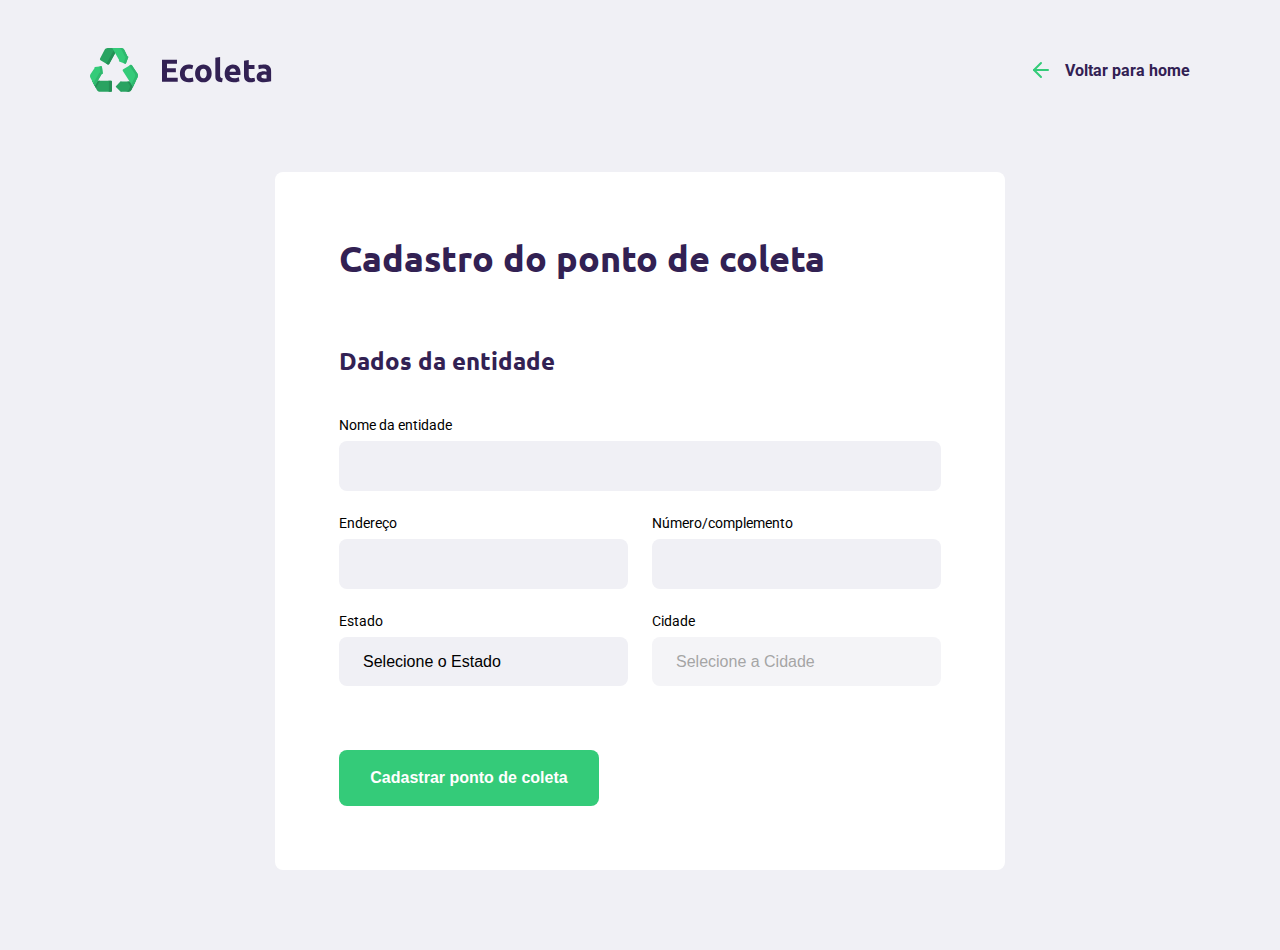
==== create-point.html @ 216bb932 "first commit" ====
<!DOCTYPE html>
<html lang="pt_br">
    <head>
        <meta charset="UTF-8">
        <meta name="viewport" content="width=device-width initial-scale=1.0">
        <title>E-coleta</title> 
        <link href="https://fonts.googleapis.com/css2?family=Roboto&family=Ubuntu:wght@700&display=swap" rel="stylesheet">
        <link rel="stylesheet" href="/styles/style.css">
        <link rel="stylesheet" href="/styles/create-point.css">
        <link rel="stylesheet" href="/styles/responsive.css">
    
    </head>
    <body>

        <div id="page-create-point">

            

                <header >
                    <img src="/assets/logo.svg" alt="Logomarca">
                    <a href="#">
                        <span></span>
                     Voltar para home
                    </a>
                </header>   
            <form action="">
                <h1>Cadastro do ponto de coleta</h1>

                <fieldset>
                   <legend>
                       <h2>Dados da entidade</h2>
                   </legend>

                   <div class="field">
                    <label for="name">Nome da entidade</label>
                    <input type="text" name="name">
                    </div>

                    <div class="field-group">
                        <div class="field">
                            <label for="adress">Endereço</label><input type="text" name="andress">
                        </div>
                    
                        <div class="field">
                            <label for="address2">Número/complemento</label><input type="text" name="address2">
                        </div>
                    </div>

                    <div class="field-group">
                        <div class="field">
                            <label for="state">Estado</label>
                            <select name="uf">
                        <option value="">Selecione o Estado</option>
                       
                    </select>
                        

                    <input type="hidden" name="state">
                        </div>
                        <div class="field">
                            <label for="city">Cidade</label>
                            <select name="city" disabled>
                        <option value="">Selecione a Cidade</option>
                    </select>

                        </div>
                    </div>

                    
                </fieldset>

                
             

                <button type="submit">Cadastrar ponto de coleta</button>
            </form> 
       
</div>

  <script src="/scripts/create-point.js"></script>
    </body>
</html>
---- styles/style.css ----
:root{
    --title-color:#322153;
    --primary-color:#34cb79;
}

*{
    margin: 0;
    padding: 0;
    box-sizing: border-box;

}

html{
    font-family: 'Roboto', sans-serif;
}

body{
    background: #f0f0f5;
    -webkit-font-smoothing: antialiased;
}

a{
    text-decoration: none;
}

h1, h2, h3, h4, h5 h6{
    font-family: 'Ubuntu', sans-serif;
    color: var(--title-color);

}
---- styles/create-point.css ----
#page-create-point{
    width: 90%;
    max-width: 1100px;

    margin: 0 auto;
}

#page-create-point header{
    margin-top: 48px;
    display: flex;
    justify-content: space-between;
    align-items: center;
}

#page-create-point a{
    color: var(--title-color);
    font-weight: bold;

    display: flex;
    align-items: center;
}

#page-create-point a span{
    margin-right: 16px;
    background-image: url(../assets/arrow-left.svg);

    display: flex;
    width: 20px;
    height: 24px;
}

form{
    background-color: white;

    margin: 80px auto;
    padding: 64px;

    border-radius: 8px;

    max-width: 730px;

}

form h1{
    font-size: 36px;
}

form fieldset{
  margin-top: 64px;
  border: 0;
}

form legend{
    margin-bottom: 40px;
}

form legend h2{
    font-size: 24px;
}

form .field{
    flex: 1;
    display: flex;
    flex-direction: column;

    margin-bottom: 24px;
}

form .field-group{
    display: flex;
}

form input,
form select{
    background-color: #f0f0f5;

    border: 0;
    padding: 16px 24px;
    font-size: 16px;

    outline: none;

    border-radius: 8px;
}

form select{
    -webkit-appearance: none;
    -moz-appearance: none;
    appearance: none;
}

form label{
    font-size: 14px;
    margin-bottom: 8px;
}

form .field-group .field + .field{
    margin-left: 24px;
}

form button{
    width: 260px;
    height: 56px;

    background-color: var(--primary-color);
    border-radius: 8px;

    color: white;
    font-weight: bold;
    font-size: 16px;

    border: 0;

    margin-top: 40px;

    transition: background-color 400ms;
}

form button:hover{
    background-color: #2fb86e;
}
---- styles/responsive.css ----
@media (max-width: 900px){
    #page-home{
        background-position-x: 70vw;
    }
#page-home .content{
    align-items: center;
    text-align: center;
}
 #page-home header a{
     position: absolute;
     bottom: 48px;

     left: 50%;
     transform: translateX(-50%);
 }
 #page-home main{
     align-items: center;
  }
}

@media(min-width: 1700px){
 #page-home{
    background-position-x: 40vw;

 }

}

@media (max-height: 760px){
    #pagem-home{
        background-position-y: 200px;
    }
}
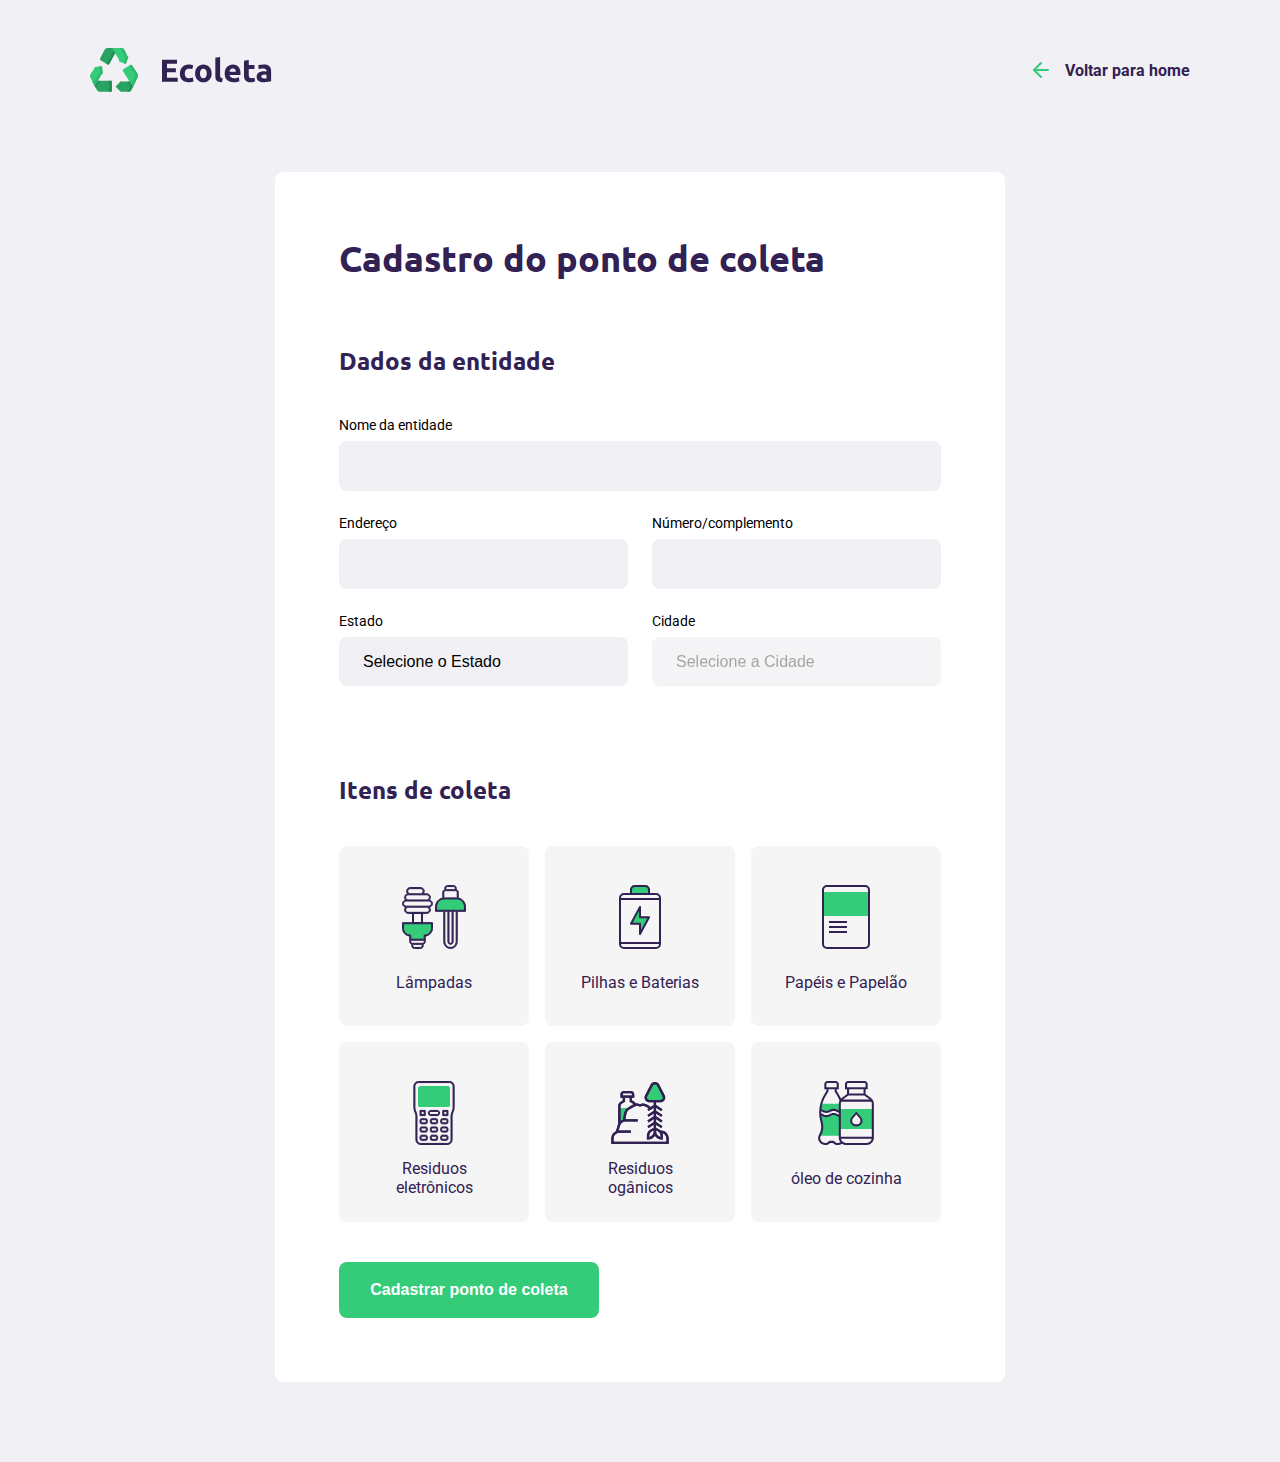
==== commit 9bcbce25: "adicionando mais 2 paginas a aplicação e funcionalidades js" ====
--- a/create-point.html
+++ b/create-point.html
@@ -18,7 +18,7 @@
 
                 <header >
                     <img src="/assets/logo.svg" alt="Logomarca">
-                    <a href="#">
+                    <a href="index.html">
                         <span></span>
                      Voltar para home
                     </a>
@@ -33,23 +33,25 @@
 
                    <div class="field">
                     <label for="name">Nome da entidade</label>
-                    <input type="text" name="name">
+                    <input type="text" name="name" required>
                     </div>
 
                     <div class="field-group">
                         <div class="field">
-                            <label for="adress">Endereço</label><input type="text" name="andress">
+                            <label for="adress">Endereço</label>
+                            <input type="text" name="andress" required>
                         </div>
                     
                         <div class="field">
-                            <label for="address2">Número/complemento</label><input type="text" name="address2">
+                            <label for="address2">Número/complemento</label>
+                            <input type="text" name="address2" required>
                         </div>
                     </div>
 
                     <div class="field-group">
                         <div class="field">
                             <label for="state">Estado</label>
-                            <select name="uf">
+                            <select name="uf" required>
                         <option value="">Selecione o Estado</option>
                        
                     </select>
@@ -59,7 +61,7 @@
                         </div>
                         <div class="field">
                             <label for="city">Cidade</label>
-                            <select name="city" disabled>
+                            <select name="city" disabled required>
                         <option value="">Selecione a Cidade</option>
                     </select>
 
@@ -67,6 +69,47 @@
                     </div>
 
                     
+                </fieldset>
+
+                <fieldset>
+                    <legend>
+                        <h2>Itens de coleta</h2>
+                    </legend>
+
+                    <div class="items-grid">
+                        <li data-id="1">
+                            <img src="/assets/lampadas.svg" alt="">
+                            <span>Lâmpadas</span>
+                        </li>
+
+                        <li data-id="2">
+                            <img src="/assets/baterias.svg" alt="">
+                            <span>Pilhas e Baterias</span>
+                        </li>
+
+                        <li data-id="3">
+                            <img src="/assets/papeis-papelao.svg" alt="">
+                            <span>Papéis e Papelão</span>
+                        </li>
+
+                        <li data-id="4">
+                            <img src="/assets/eletronicos.svg" alt="">
+                            <span>Residuos eletrônicos</span>
+                        </li>
+
+                        <li data-id="5">
+                            <img src="/assets/organicos.svg" alt="">
+                            <span>Residuos ogânicos</span>
+                        </li>
+
+                        <li data-id="6">
+                            <img src="/assets/oleo.svg" alt="">
+                            <span>óleo de cozinha</span>
+                        </li>
+                    </div>
+
+                    <input type="hidden" name="items">
+
                 </fieldset>
 
                 
--- a/styles/create-point.css
+++ b/styles/create-point.css
@@ -118,4 +118,49 @@
 
 form button:hover{
     background-color: #2fb86e;
+}
+
+.items-grid{
+    display: grid;
+    grid-template-columns: 1fr 1fr 1fr;
+    gap: 16px;
+}
+
+.items-grid li{
+    background-color: #f5f5f5 ;
+    list-style: none;
+
+    border: 7px solid #f5f5f5;
+    border-radius: 8px;
+
+    height: 180px;
+
+    padding: 32px 24px 16px;
+    display: flex;
+    flex-direction: column;
+    align-items: center;
+    justify-content: space-between;
+    text-align: center;
+
+    cursor: pointer;
+}
+
+.items-grid li span{
+    margin-top: 12px;
+    flex: 1;
+
+    display: flex;
+    align-items: center;
+    
+    color: var(--title-color);
+}
+
+.items-grid li.selected{
+  background: #e1faec;
+  border: 2px solid #34cb79;
+}
+
+.items-grid li img,
+.items-grid li span{
+ pointer-events: none;
 }--- a/styles/responsive.css
+++ b/styles/responsive.css
@@ -16,6 +16,14 @@
  #page-home main{
      align-items: center;
   }
+
+    #page-search-results .cards{
+        grid-template-columns: 1fr;
+    }
+    #page-search-results .cards img{
+        height: 250px;
+    }
+
 }
 
 @media(min-width: 1700px){
